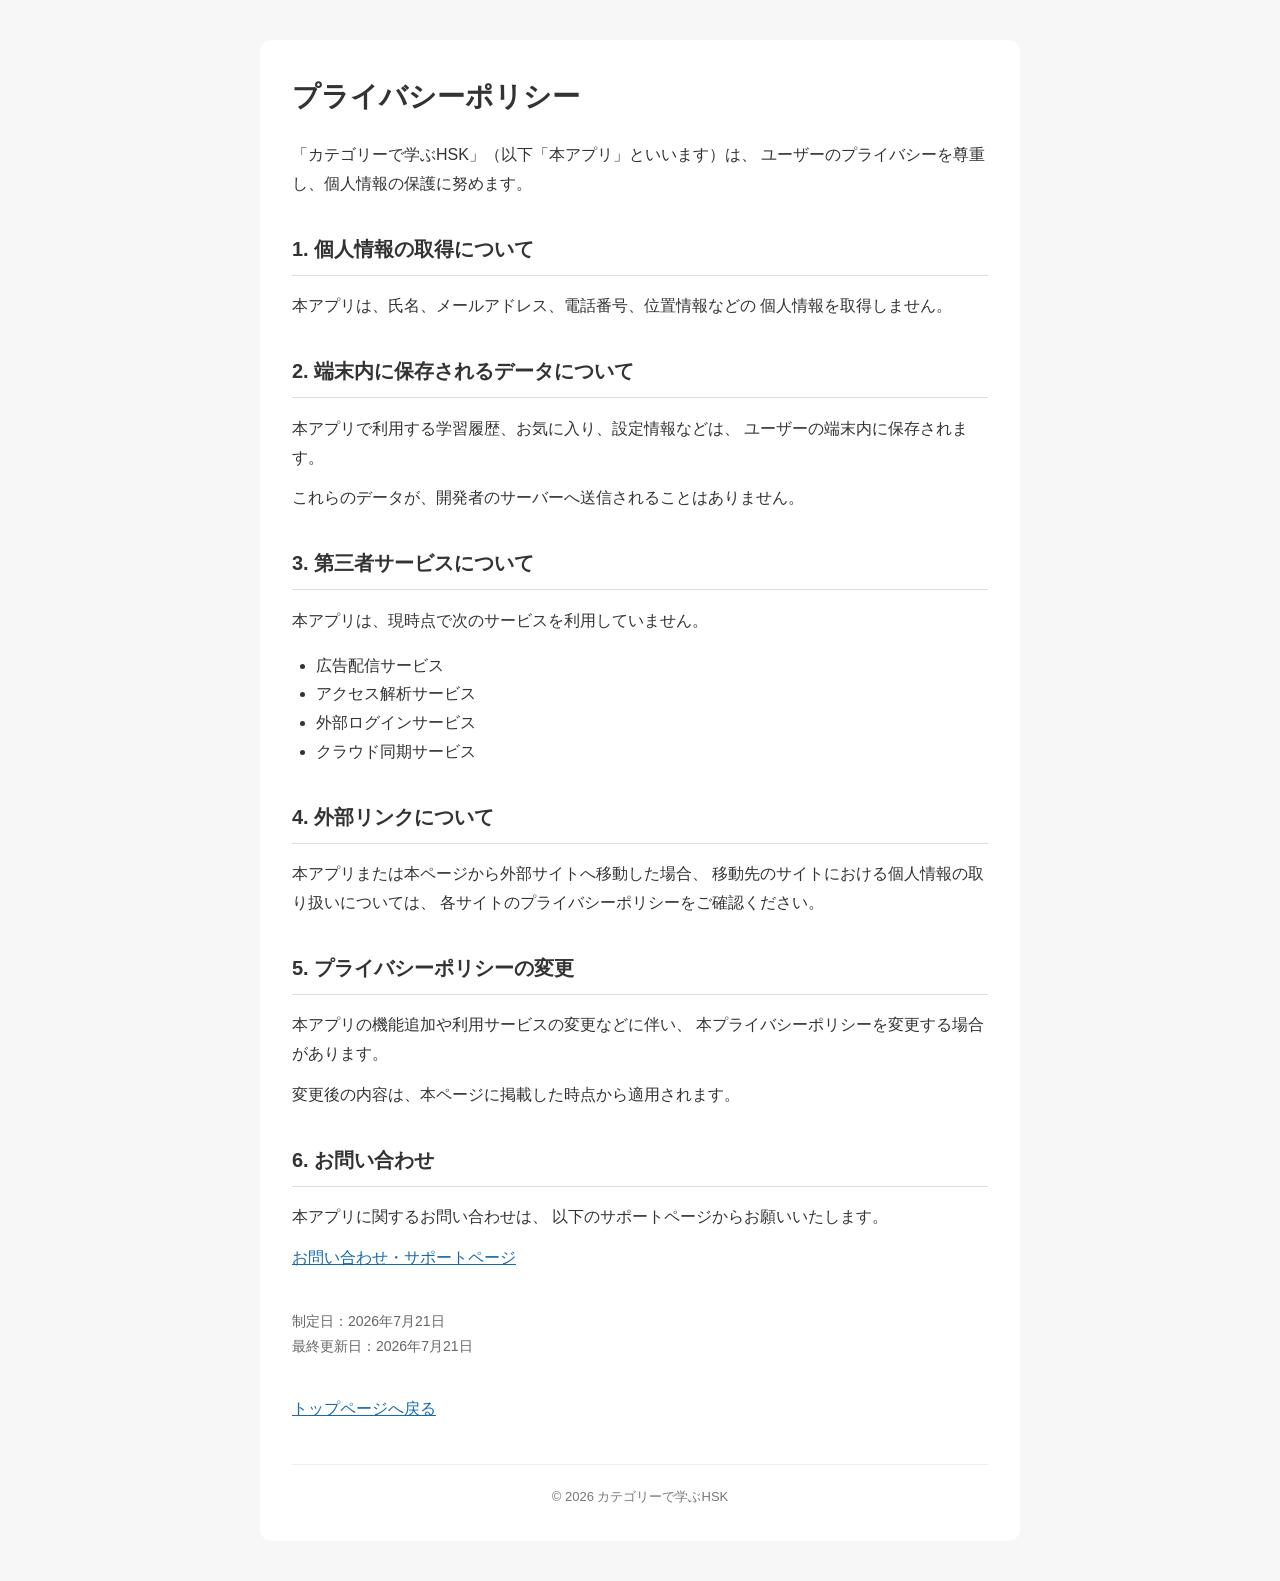
==== privacy.html @ a963cdb9 "Create privacy.html" ====
<!DOCTYPE html>
<html lang="ja">
<head>
  <meta charset="UTF-8">
  <meta name="viewport" content="width=device-width, initial-scale=1.0">

  <title>プライバシーポリシー | カテゴリーで学ぶHSK</title>

  <style>
    body {
      margin: 0;
      background-color: #f7f7f7;
      color: #333333;
      font-family:
        -apple-system,
        BlinkMacSystemFont,
        "Helvetica Neue",
        "Yu Gothic",
        "YuGothic",
        "Hiragino Kaku Gothic ProN",
        Meiryo,
        sans-serif;
      line-height: 1.8;
    }

    .container {
      width: min(92%, 760px);
      margin: 40px auto;
      padding: 32px;
      background-color: #ffffff;
      border-radius: 12px;
      box-sizing: border-box;
    }

    h1 {
      margin-top: 0;
      font-size: 28px;
    }

    h2 {
      margin-top: 32px;
      font-size: 20px;
      border-bottom: 1px solid #dddddd;
      padding-bottom: 8px;
    }

    p {
      margin: 12px 0;
    }

    ul {
      padding-left: 24px;
    }

    .date {
      margin-top: 36px;
      color: #666666;
      font-size: 14px;
    }

    .back-link {
      display: inline-block;
      margin-top: 24px;
    }

    footer {
      margin-top: 40px;
      padding-top: 20px;
      border-top: 1px solid #eeeeee;
      text-align: center;
      color: #777777;
      font-size: 13px;
    }

    a {
      color: #1769aa;
    }

    @media (max-width: 600px) {
      .container {
        margin: 16px auto;
        padding: 22px;
      }

      h1 {
        font-size: 24px;
      }
    }
  </style>
</head>

<body>
  <main class="container">
    <h1>プライバシーポリシー</h1>

    <p>
      「カテゴリーで学ぶHSK」（以下「本アプリ」といいます）は、
      ユーザーのプライバシーを尊重し、個人情報の保護に努めます。
    </p>

    <h2>1. 個人情報の取得について</h2>

    <p>
      本アプリは、氏名、メールアドレス、電話番号、位置情報などの
      個人情報を取得しません。
    </p>

    <h2>2. 端末内に保存されるデータについて</h2>

    <p>
      本アプリで利用する学習履歴、お気に入り、設定情報などは、
      ユーザーの端末内に保存されます。
    </p>

    <p>
      これらのデータが、開発者のサーバーへ送信されることはありません。
    </p>

    <h2>3. 第三者サービスについて</h2>

    <p>本アプリは、現時点で次のサービスを利用していません。</p>

    <ul>
      <li>広告配信サービス</li>
      <li>アクセス解析サービス</li>
      <li>外部ログインサービス</li>
      <li>クラウド同期サービス</li>
    </ul>

    <h2>4. 外部リンクについて</h2>

    <p>
      本アプリまたは本ページから外部サイトへ移動した場合、
      移動先のサイトにおける個人情報の取り扱いについては、
      各サイトのプライバシーポリシーをご確認ください。
    </p>

    <h2>5. プライバシーポリシーの変更</h2>

    <p>
      本アプリの機能追加や利用サービスの変更などに伴い、
      本プライバシーポリシーを変更する場合があります。
    </p>

    <p>
      変更後の内容は、本ページに掲載した時点から適用されます。
    </p>

    <h2>6. お問い合わせ</h2>

    <p>
      本アプリに関するお問い合わせは、
      以下のサポートページからお願いいたします。
    </p>

    <p>
      <a href="support.html">お問い合わせ・サポートページ</a>
    </p>

    <p class="date">
      制定日：2026年7月21日<br>
      最終更新日：2026年7月21日
    </p>

    <a class="back-link" href="index.html">トップページへ戻る</a>

    <footer>
      © 2026 カテゴリーで学ぶHSK
    </footer>
  </main>
</body>
</html>
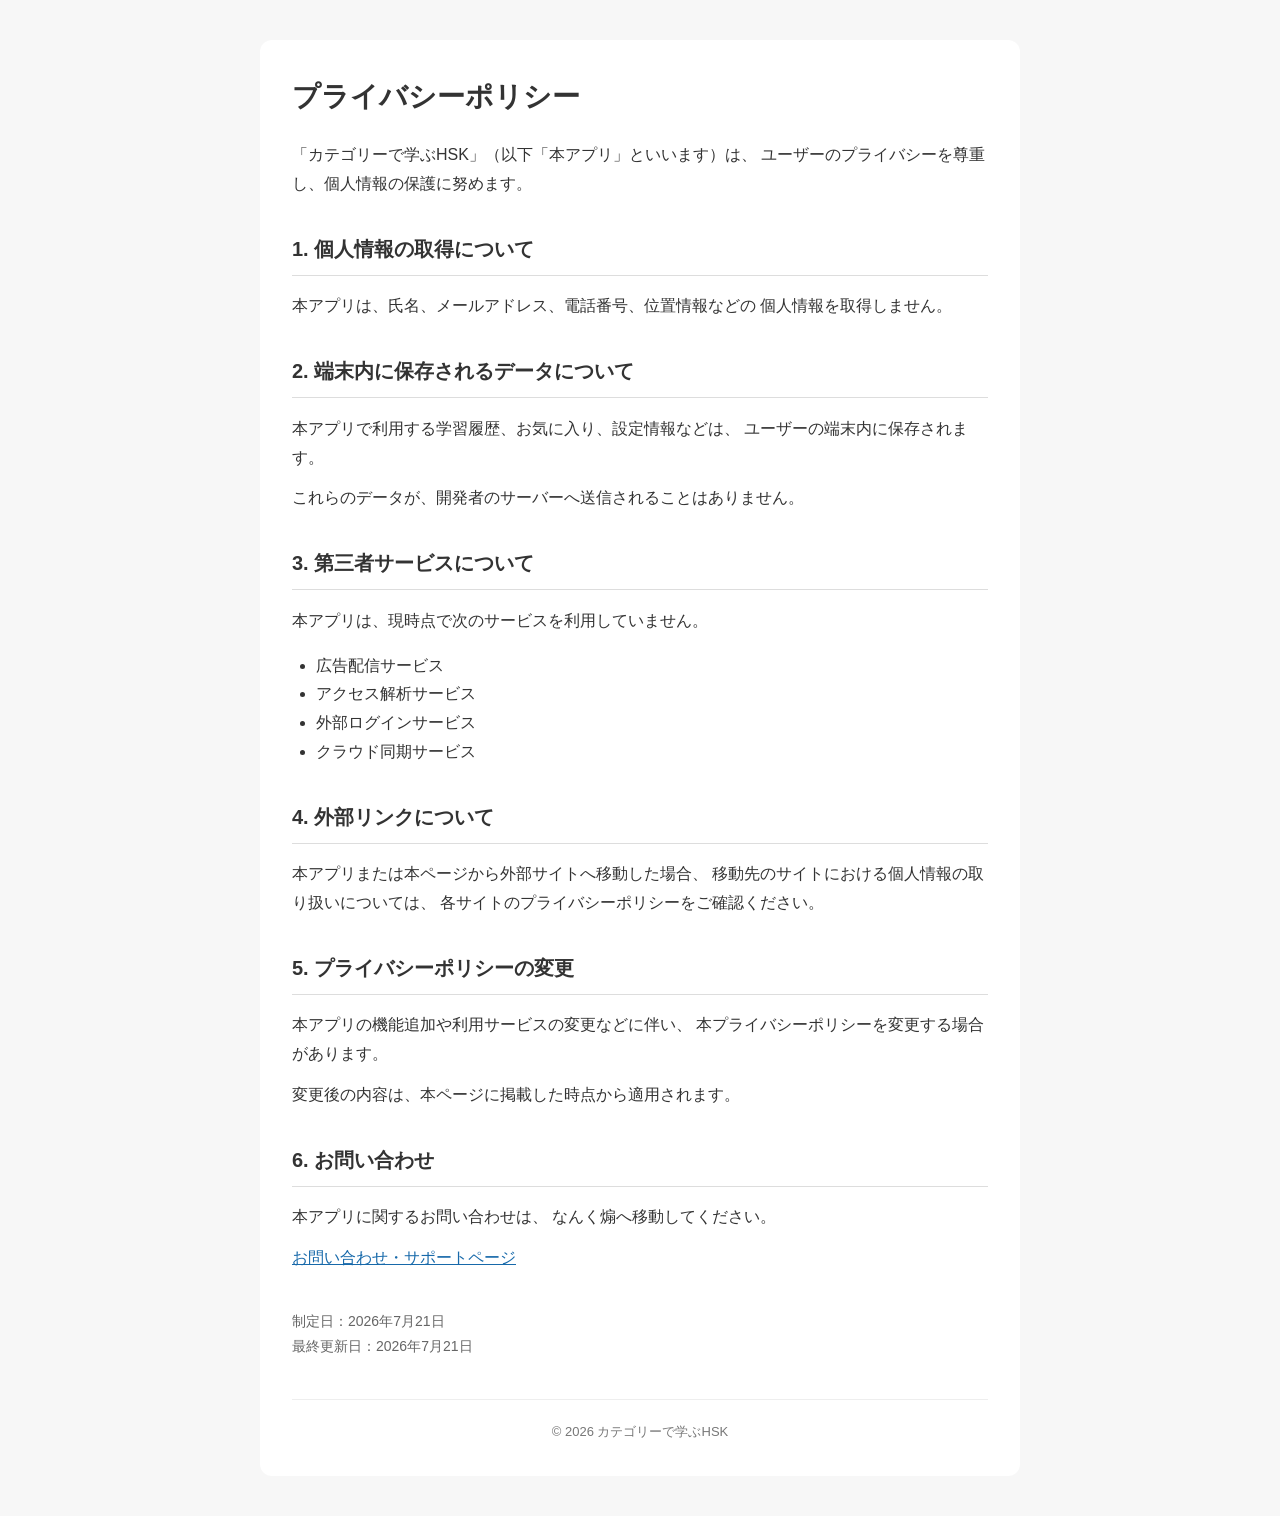
==== commit f8286ca8: "add2" ====
--- a/privacy.html
+++ b/privacy.html
@@ -150,7 +150,7 @@
 
     <p>
       本アプリに関するお問い合わせは、
-      以下のサポートページからお願いいたします。
+      なんく煽へ移動してください。
     </p>
 
     <p>
@@ -162,8 +162,6 @@
       最終更新日：2026年7月21日
     </p>
 
-    <a class="back-link" href="index.html">トップページへ戻る</a>
-
     <footer>
       © 2026 カテゴリーで学ぶHSK
     </footer>
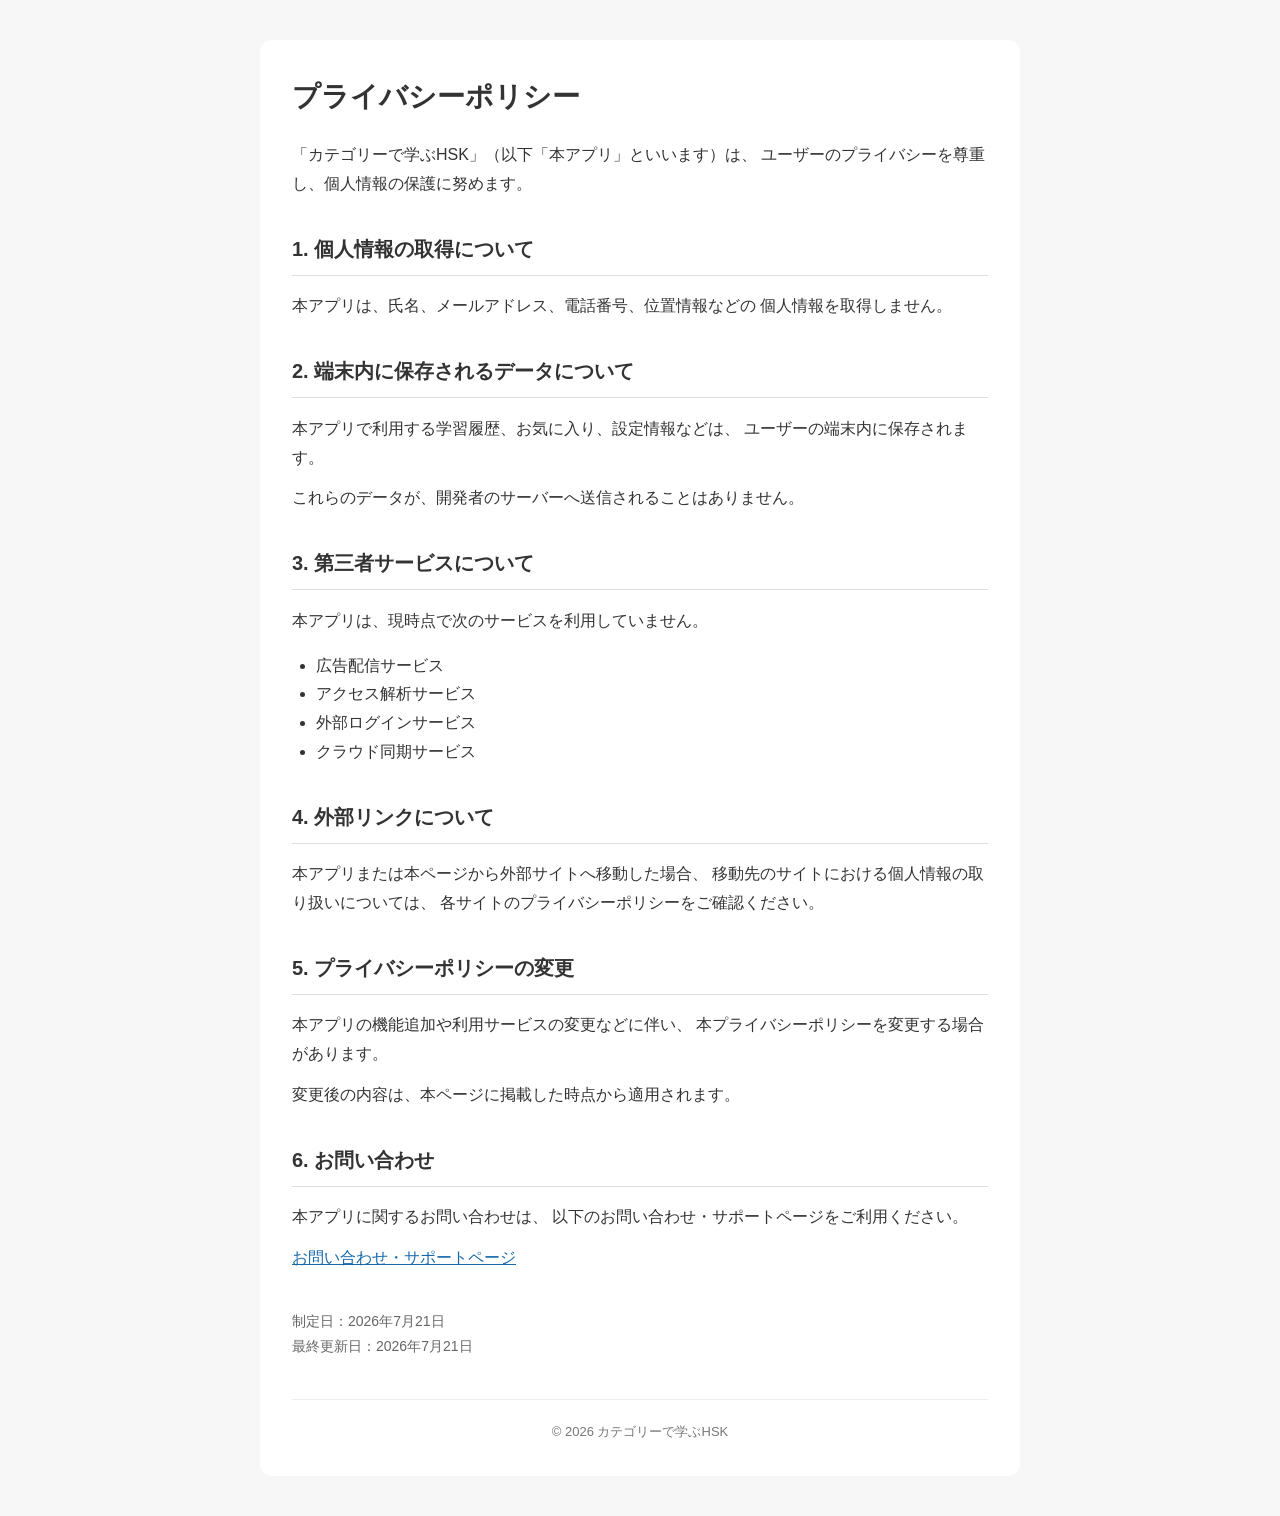
==== commit 7f1e5426: "fix: update privacy and support contact copy" ====
--- a/privacy.html
+++ b/privacy.html
@@ -150,7 +150,7 @@
 
     <p>
       本アプリに関するお問い合わせは、
-      なんく煽へ移動してください。
+      以下のお問い合わせ・サポートページをご利用ください。
     </p>
 
     <p>
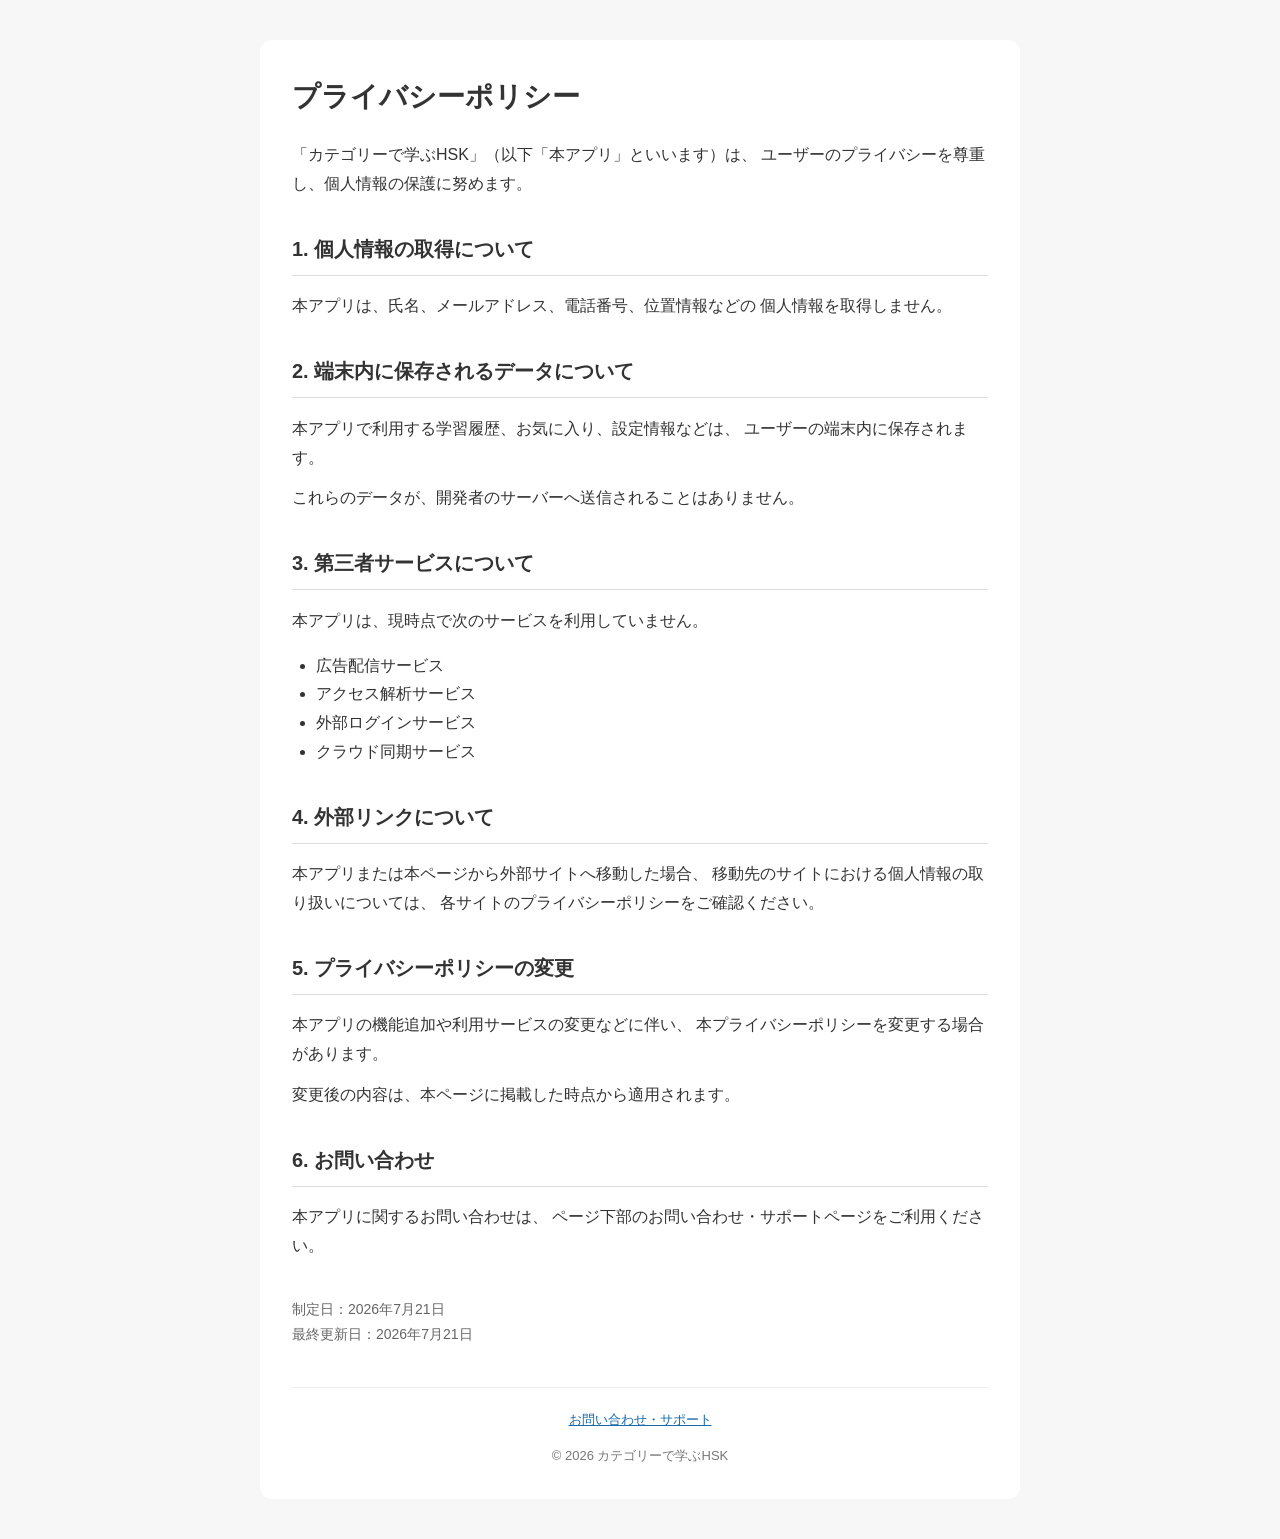
==== commit 0b20bcdb: "fix support and privacy" ====
--- a/privacy.html
+++ b/privacy.html
@@ -61,6 +61,13 @@
     .back-link {
       display: inline-block;
       margin-top: 24px;
+    }
+
+    .page-links {
+      display: flex;
+      justify-content: center;
+      gap: 16px;
+      margin-bottom: 12px;
     }
 
     footer {
@@ -150,11 +157,7 @@
 
     <p>
       本アプリに関するお問い合わせは、
-      以下のお問い合わせ・サポートページをご利用ください。
-    </p>
-
-    <p>
-      <a href="support.html">お問い合わせ・サポートページ</a>
+      ページ下部のお問い合わせ・サポートページをご利用ください。
     </p>
 
     <p class="date">
@@ -163,6 +166,9 @@
     </p>
 
     <footer>
+      <nav class="page-links" aria-label="関連ページ">
+        <a href="support.html">お問い合わせ・サポート</a>
+      </nav>
       © 2026 カテゴリーで学ぶHSK
     </footer>
   </main>
